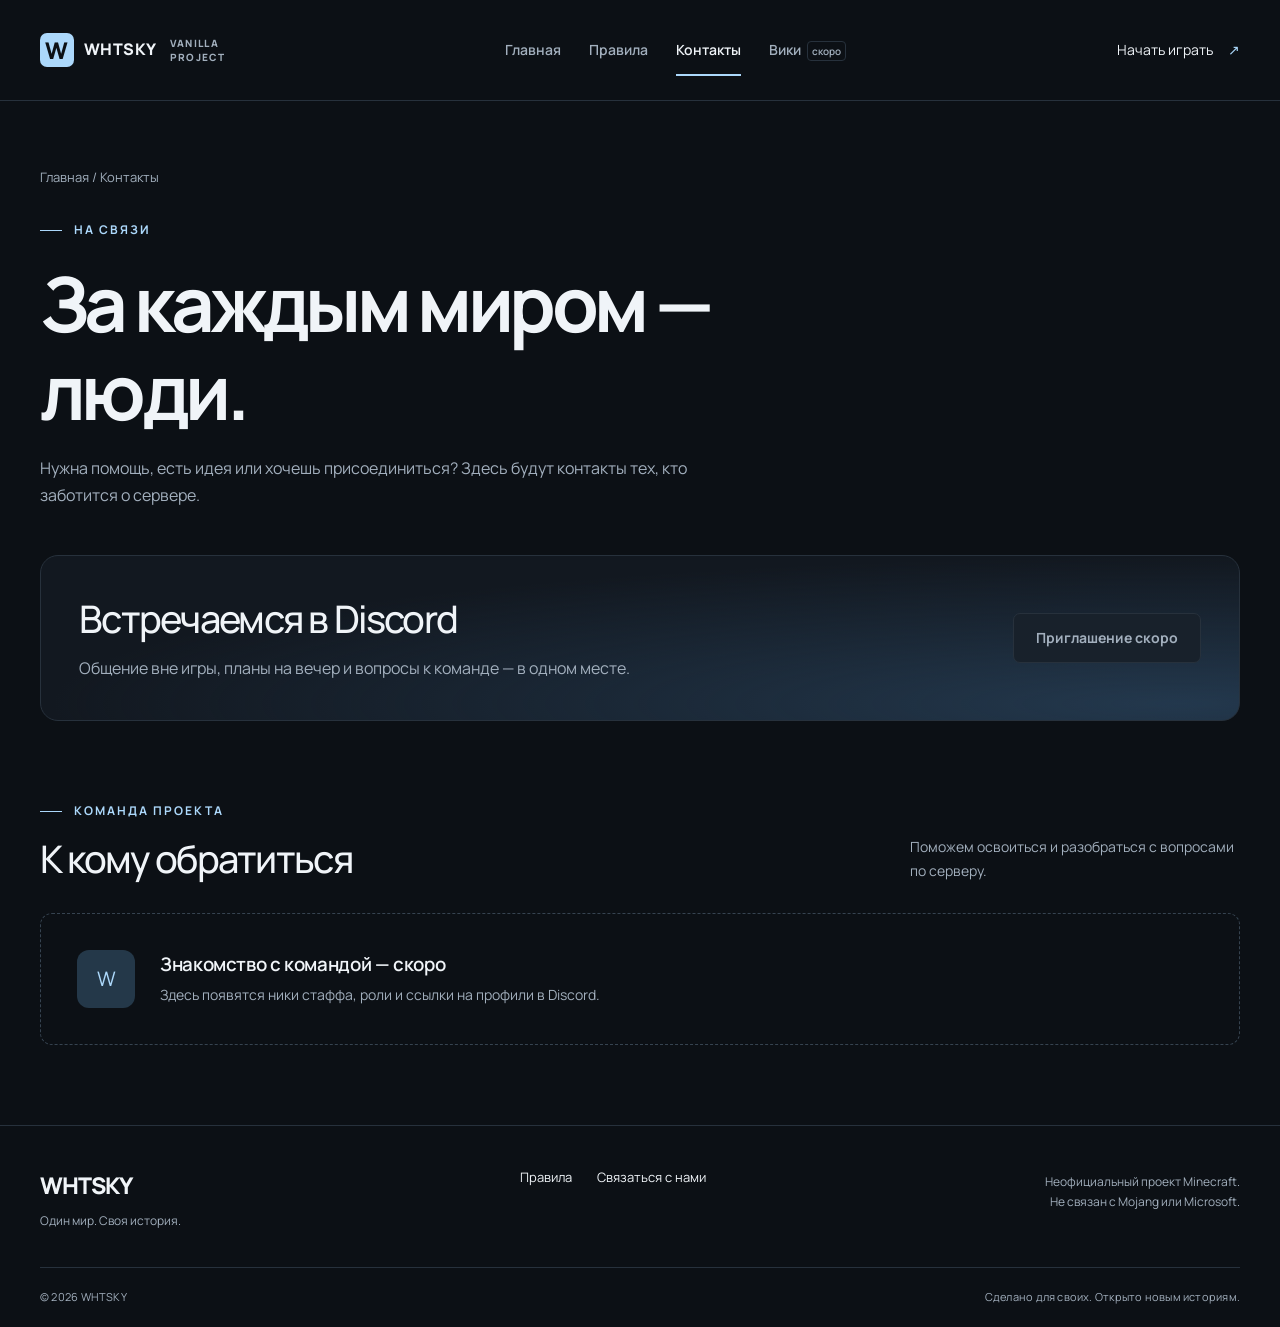
==== contacts/index.html @ e58e7b96 "Add initial project files and structure for WHTSKY Vanilla Project - Create README.md with project d" ====
<!doctype html><html lang="ru"><head><meta charset="UTF-8"><meta name="viewport" content="width=device-width, initial-scale=1"><title>Контакты — WHTSKY</title><meta name="description" content="Команда WHTSKY и Discord сообщества. Вопросы о доступе к серверу, помощь и предложения."><meta name="theme-color" content="#0c1015"><link rel="icon" href="../assets/favicon.svg" type="image/svg+xml"><link rel="stylesheet" href="../assets/style.css"><script src="../assets/config.js" defer></script><script src="../assets/site.js" defer></script></head>
<body data-page="contacts" data-root="../" data-title="Контакты"><a class="skip-link" href="#main">К содержимому</a><header data-header></header><main id="main" class="container"><div class="page-intro"><div class="page-index"><a href="../">Главная</a> / Контакты</div><span class="eyebrow">На связи</span><h1>За каждым миром —<br>люди.</h1><p>Нужна помощь, есть идея или хочешь присоединиться? Здесь будут контакты тех, кто заботится о сервере.</p></div><section class="contact-banner" aria-labelledby="discord-title"><div><h2 id="discord-title">Встречаемся в Discord</h2><p>Общение вне игры, планы на вечер и вопросы к команде — в одном месте.</p></div><span class="button unavailable" data-discord>Приглашение скоро</span></section><section class="section" aria-labelledby="staff-title"><div class="section-top"><div><span class="eyebrow">Команда проекта</span><h2 id="staff-title">К кому обратиться</h2></div><p class="section-note">Поможем освоиться и разобраться с вопросами по серверу.</p></div><div class="staff-grid" data-staff><div class="empty-staff"><span class="staff-avatar" aria-hidden="true">W</span><div><h3>Знакомство с командой — скоро</h3><p>Здесь появятся ники стаффа, роли и ссылки на профили в Discord.</p></div></div></div></section></main><footer data-footer></footer><noscript><a href="../">На главную</a> · Для загрузки контактов включите JavaScript.</noscript></body></html>
---- assets/style.css ----
@import url('https://fonts.googleapis.com/css2?family=Manrope:wght@400;500;600;700;800&display=swap');

:root{color-scheme:dark;--bg:#0c1015;--surface:#121820;--line:#27313c;--muted:#a2afbd;--text:#f0f4f8;--accent:#acd8fb;--radius:18px;font-family:Manrope,Arial,sans-serif;font-synthesis:none}
*{box-sizing:border-box}html{scroll-behavior:smooth;scroll-padding-top:30px}body{margin:0;background:var(--bg);color:var(--text);font-size:16px;line-height:1.7}a{color:inherit;text-decoration:none}button{font:inherit}a,button{-webkit-tap-highlight-color:transparent}a:focus-visible,button:focus-visible,summary:focus-visible{outline:3px solid var(--accent);outline-offset:5px}::selection{background:var(--accent);color:var(--bg)}.container{width:min(1200px,calc(100% - 64px));margin:auto}.skip-link{position:fixed;z-index:10;top:-80px;left:20px;padding:12px 20px;background:var(--accent);color:var(--bg)}.skip-link:focus{top:12px}header{border-bottom:1px solid var(--line)}.header-inner{min-height:100px;display:flex;align-items:center;gap:40px}.brand{display:flex;align-items:center;gap:10px;font-weight:800;letter-spacing:.03em}.brand-mark{display:grid;place-items:center;width:34px;height:34px;background:var(--accent);color:var(--bg);font-size:23px;border-radius:7px;line-height:1}.brand-caption{max-width:64px;font-size:10px;line-height:1.4;letter-spacing:.13em;color:var(--muted);margin-left:3px}.header-inner nav{display:flex;align-items:center;gap:28px;margin:auto;font-size:14px;font-weight:600}.header-inner nav a{color:var(--muted);padding:12px 0;white-space:nowrap}.header-inner nav a:hover,.header-inner nav a[aria-current]{color:var(--text)}.header-inner nav a[aria-current]{box-shadow:0 2px var(--accent)}.nav-tag{font-size:10px;border:1px solid var(--line);border-radius:4px;margin-left:6px;padding:2px 4px;color:var(--muted)}.header-join{font-size:14px;white-space:nowrap}.header-join span{margin-left:12px;color:var(--accent)}.eyebrow{text-transform:uppercase;letter-spacing:.17em;font-size:12px;font-weight:700;color:var(--accent);display:flex;align-items:center;gap:12px}.eyebrow:before{content:'';width:22px;height:1px;background:currentColor}.hero{padding:75px 0 0;position:relative;overflow:hidden}.hero-top{display:flex;justify-content:space-between;align-items:center}.edition{font-size:12px;color:var(--muted);letter-spacing:.1em}.hero-word{font-size:clamp(70px,15.3vw,198px);font-weight:800;line-height:1.08;letter-spacing:-.075em;margin:23px 0 26px;position:relative;z-index:1}.hero-word span{color:var(--accent)}.hero-body{display:grid;grid-template-columns:1.15fr 1fr;gap:65px;align-items:start;position:relative;z-index:1;padding-bottom:65px}.hero h1{font-size:clamp(30px,3.4vw,44px);letter-spacing:-.045em;line-height:1.22;margin:0;font-weight:500}.hero h1 em{font-style:normal;color:var(--muted)}.hero-description{margin:0 0 24px;max-width:450px;color:var(--muted)}.actions{display:flex;gap:12px;flex-wrap:wrap}.button{display:inline-flex;justify-content:center;align-items:center;gap:22px;min-height:50px;padding:12px 22px;border:1px solid var(--line);border-radius:7px;font-size:14px;font-weight:700;background:transparent;color:var(--text);cursor:pointer;transition:background .2s,transform .2s}.button:hover{background:#202c38;transform:translateY(-2px)}.button.primary{background:var(--accent);color:#101820;border-color:var(--accent)}.button.primary:hover{background:#cae7ff}.button:disabled,.button.unavailable{color:var(--muted);background:#18212b;border-color:var(--line);cursor:default;transform:none}.horizon{height:180px;position:relative;border:1px solid #344758;border-radius:var(--radius);overflow:hidden;background:radial-gradient(ellipse at 50% 110%,#709dbb 0, #253e50 30%,#121e29 68%);isolation:isolate}.horizon:before{content:'';position:absolute;width:140%;height:380px;left:-20%;top:30px;background-image:linear-gradient(#91b6cd30 1px,transparent 1px),linear-gradient(90deg,#91b6cd30 1px,transparent 1px);background-size:55px 55px;transform:perspective(220px) rotateX(53deg);mask-image:linear-gradient(transparent,#000);z-index:-1}.horizon:after{content:'+';position:absolute;left:calc(50% - 12px);top:43px;color:#d5edff;font-size:32px;font-weight:400;text-shadow:0 0 30px #c2e7ff}.horizon-caption{position:absolute;left:25px;bottom:21px;font-size:12px;letter-spacing:.1em;color:#d1e2ed}.horizon-coordinate{position:absolute;right:25px;bottom:21px;font-size:12px;color:#aac0d0}.section{padding:80px 0}.section-top{display:flex;justify-content:space-between;align-items:end;gap:30px;margin-bottom:30px}h2{font-size:clamp(28px,3vw,38px);font-weight:500;letter-spacing:-.045em;line-height:1.3;margin:12px 0 0}h3{line-height:1.4;font-weight:600;letter-spacing:-.02em}.section-note{max-width:330px;color:var(--muted);font-size:14px;margin:0}.values{display:grid;grid-template-columns:repeat(3,1fr);border-top:1px solid var(--line);border-bottom:1px solid var(--line)}.value{padding:32px 28px 32px 0}.value+.value{padding-left:28px;border-left:1px solid var(--line)}.value-number{font-size:12px;letter-spacing:.1em;color:var(--accent)}.value h3{font-size:21px;margin:23px 0 12px}.value p{font-size:14px;color:var(--muted);margin:0}.join{padding-top:0}.join-panel{display:grid;grid-template-columns:1fr 1fr;gap:60px;padding:44px;background:var(--surface);border:1px solid var(--line);border-radius:var(--radius)}.join-panel p{color:var(--muted);font-size:14px}.join-panel h2{margin-bottom:20px}.server-box{padding:25px;border:1px solid #40576a;background:#18232e;border-radius:10px;align-self:center}.server-label{font-size:12px;text-transform:uppercase;letter-spacing:.12em;color:var(--accent)}.server-address{display:block;font-size:22px;margin:12px 0 4px;overflow-wrap:anywhere;line-height:1.4}.server-version{font-size:13px;color:var(--muted);display:block;margin-bottom:22px}.copy-status{min-height:24px;font-size:13px;margin-bottom:0!important}.join-steps{padding-left:21px;color:var(--muted);font-size:14px}.join-steps li{padding-left:7px;margin:9px 0}.join-steps a{color:var(--text);text-decoration:underline;text-underline-offset:4px}.page-intro{padding:65px 0 45px}.page-intro h1{font-size:clamp(42px,7vw,76px);line-height:1.15;letter-spacing:-.06em;margin:20px 0}.page-intro p{color:var(--muted);max-width:650px;margin:0}.page-index{color:var(--muted);font-size:13px;margin-bottom:32px}.page-index a:hover{color:var(--accent)}.notice{padding:18px 22px;border-left:2px solid var(--accent);background:var(--surface);font-size:14px;color:var(--muted);margin:0 0 32px}.notice strong{color:var(--text)}.rules-layout{display:grid;grid-template-columns:220px 1fr;gap:65px;padding-bottom:80px}.rules-nav{align-self:start;position:sticky;top:30px;display:flex;flex-direction:column;gap:14px;font-size:14px;color:var(--muted)}.rules-nav a:hover{color:var(--accent)}.rule-section{padding:0 0 32px;margin-bottom:32px;border-bottom:1px solid var(--line)}.rule-section h2{font-size:26px;margin:0 0 24px}.rule-section h2 span{color:var(--accent);font-size:14px;margin-right:18px}.rule-section ol{padding-left:22px;color:var(--muted)}.rule-section li{padding-left:8px;margin:15px 0}.rule-section strong{color:var(--text);font-weight:600}.contact-banner{padding:38px;border:1px solid var(--line);border-radius:var(--radius);display:flex;align-items:center;justify-content:space-between;gap:30px;background:radial-gradient(ellipse at 95% 90%,#23384d,transparent 70%),var(--surface)}.contact-banner h2{margin:0 0 12px}.contact-banner p{color:var(--muted);margin:0;max-width:580px}.staff-grid{display:grid;grid-template-columns:repeat(3,1fr);gap:20px}.empty-staff{grid-column:1/-1;border:1px dashed #364350;border-radius:12px;padding:36px;display:flex;align-items:center;gap:25px;color:var(--muted)}.empty-staff h3{color:var(--text);margin:0 0 6px}.empty-staff p{margin:0;font-size:14px}.staff-avatar{width:58px;height:58px;display:grid;place-items:center;border-radius:12px;background:#243849;color:var(--accent);font-size:20px;flex-shrink:0}.staff-card{background:var(--surface);padding:28px;border:1px solid var(--line);border-radius:12px}.staff-card p{color:var(--muted)}.text-link{color:var(--accent);font-size:14px}.wiki-main{min-height:650px}.wiki-panel{max-width:800px;margin:0 auto 80px;padding:64px 30px;text-align:center;background:radial-gradient(ellipse at top,#1d3448,transparent 70%),var(--surface);border:1px solid var(--line);border-radius:var(--radius)}.wiki-symbol{display:grid;place-items:center;width:76px;height:76px;margin:0 auto 24px;background:#263f53;border:1px solid #496579;border-radius:18px;font-size:32px;color:var(--accent)}.pill{display:inline-block;border:1px solid #496579;border-radius:30px;padding:4px 13px;font-size:12px;color:var(--accent);letter-spacing:.08em}.wiki-panel h2{font-size:clamp(30px,5vw,48px);margin:20px 0}.wiki-panel p{color:var(--muted);max-width:470px;margin:0 auto 28px}.wiki-panel .button{margin:0 auto}footer{border-top:1px solid var(--line);padding:40px 0 20px}.footer-inner{display:flex;align-items:start;justify-content:space-between;gap:30px}.footer-brand{font-weight:800;font-size:23px;letter-spacing:-.04em}.footer-inner p{color:var(--muted);font-size:12px;margin:6px 0}.footer-links{display:flex;gap:25px;font-size:13px}.legal{text-align:right}.footer-bottom{border-top:1px solid var(--line);margin-top:30px;padding-top:20px;display:flex;justify-content:space-between;font-size:11px;letter-spacing:.02em;color:var(--muted)}
@media(min-width:1500px){.hero-word{font-size:198px}}@media(max-width:1000px){.header-inner{gap:20px}.brand-caption{display:none}.header-inner nav{gap:20px}.header-join{display:none}.hero-body{gap:35px}.join-panel{gap:30px;padding:30px}.rules-layout{gap:35px;grid-template-columns:180px 1fr}.hero-word{font-size:16vw}}
@media(max-width:650px){.container{width:calc(100% - 36px)}.header-inner{flex-wrap:wrap;gap:12px;padding-top:20px;padding-bottom:12px}.brand-caption{display:block}.header-inner nav{width:100%;justify-content:space-between;margin:0;gap:8px;font-size:13px}.nav-tag{display:none}.hero{padding-top:38px}.edition{font-size:10px}.eyebrow{font-size:10px}.hero-word{font-size:17vw;margin:25px 0}.hero-body{grid-template-columns:1fr;gap:24px;padding-bottom:32px}.hero h1{font-size:32px}.hero-description{font-size:14px}.horizon{height:140px}.horizon-coordinate{display:none}.section{padding:48px 0}.section-top{display:block}.section-note{margin-top:18px}.values{grid-template-columns:1fr}.value,.value+.value{padding:24px 0;border-left:0}.value+.value{border-top:1px solid var(--line)}.value h3{margin-top:10px}.join{padding-top:0}.join-panel{grid-template-columns:1fr;padding:24px;gap:20px}.server-box{padding:20px}.server-address{font-size:20px}.page-intro{padding:36px 0}.page-index{margin-bottom:24px}.rules-layout{grid-template-columns:1fr;gap:30px;padding-bottom:30px}.rules-nav{position:static;flex-direction:row;flex-wrap:wrap;gap:12px 20px}.rule-section h2{font-size:23px}.contact-banner{padding:25px;display:block}.contact-banner .button{margin-top:24px}.staff-grid{grid-template-columns:1fr}.empty-staff{padding:24px;align-items:start;gap:16px}.wiki-panel{padding:42px 24px;margin-bottom:48px}.wiki-main{min-height:0}.footer-inner{flex-wrap:wrap}.footer-links{width:100%}.legal{text-align:left}.footer-bottom{gap:15px;align-items:start}.footer-bottom span:last-child{max-width:170px;text-align:right}}
@media(prefers-reduced-motion:reduce){html{scroll-behavior:auto}*{transition:none!important}}
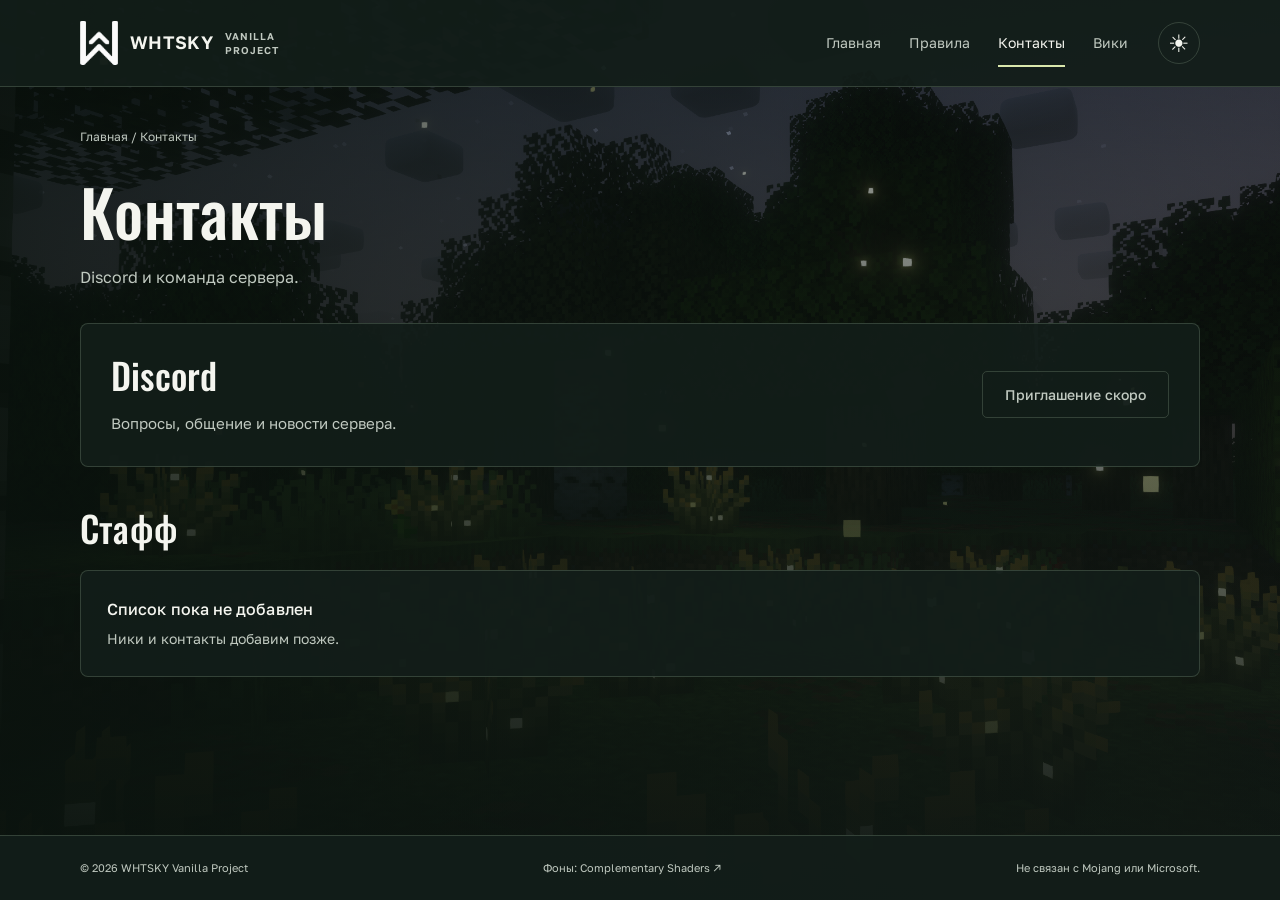
==== commit 606d762b: "Add night theme image and implement theme switching functionality - Added a new image for the night " ====
--- a/contacts/index.html
+++ b/contacts/index.html
@@ -1,2 +1,2 @@
-<!doctype html><html lang="ru"><head><meta charset="UTF-8"><meta name="viewport" content="width=device-width, initial-scale=1"><title>Контакты — WHTSKY</title><meta name="description" content="Команда WHTSKY и Discord сообщества. Вопросы о доступе к серверу, помощь и предложения."><meta name="theme-color" content="#0c1015"><link rel="icon" href="../assets/favicon.svg" type="image/svg+xml"><link rel="stylesheet" href="../assets/style.css"><script src="../assets/config.js" defer></script><script src="../assets/site.js" defer></script></head>
-<body data-page="contacts" data-root="../" data-title="Контакты"><a class="skip-link" href="#main">К содержимому</a><header data-header></header><main id="main" class="container"><div class="page-intro"><div class="page-index"><a href="../">Главная</a> / Контакты</div><span class="eyebrow">На связи</span><h1>За каждым миром —<br>люди.</h1><p>Нужна помощь, есть идея или хочешь присоединиться? Здесь будут контакты тех, кто заботится о сервере.</p></div><section class="contact-banner" aria-labelledby="discord-title"><div><h2 id="discord-title">Встречаемся в Discord</h2><p>Общение вне игры, планы на вечер и вопросы к команде — в одном месте.</p></div><span class="button unavailable" data-discord>Приглашение скоро</span></section><section class="section" aria-labelledby="staff-title"><div class="section-top"><div><span class="eyebrow">Команда проекта</span><h2 id="staff-title">К кому обратиться</h2></div><p class="section-note">Поможем освоиться и разобраться с вопросами по серверу.</p></div><div class="staff-grid" data-staff><div class="empty-staff"><span class="staff-avatar" aria-hidden="true">W</span><div><h3>Знакомство с командой — скоро</h3><p>Здесь появятся ники стаффа, роли и ссылки на профили в Discord.</p></div></div></div></section></main><footer data-footer></footer><noscript><a href="../">На главную</a> · Для загрузки контактов включите JavaScript.</noscript></body></html>
+<!doctype html><html lang="ru"><head><meta charset="UTF-8"><meta name="viewport" content="width=device-width, initial-scale=1"><title>Контакты — WHTSKY</title><meta name="description" content="Команда WHTSKY и Discord сообщества. Вопросы о доступе к серверу, помощь и предложения."><script src="../assets/theme.js"></script><meta name="theme-color" content="#0c1015"><link rel="icon" href="../assets/favicon.svg" type="image/svg+xml"><link rel="stylesheet" href="../assets/style.css"><script src="../assets/config.js" defer></script><script src="../assets/site.js" defer></script></head>
+<body data-page="contacts" data-root="../" data-title="Контакты"><a class="skip-link" href="#main">К содержимому</a><header data-header></header><main id="main" class="container"><div class="page-intro"><div class="page-index"><a href="../">Главная</a> / Контакты</div><span class="eyebrow">На связи</span><h1>Контакты</h1><p>Discord и команда сервера.</p></div><section class="contact-banner" aria-labelledby="discord-title"><div><h2 id="discord-title">Discord</h2><p>Вопросы, общение и новости сервера.</p></div><span class="button unavailable" data-discord>Приглашение скоро</span></section><section class="section" aria-labelledby="staff-title"><div class="section-top"><div><span class="eyebrow">Команда проекта</span><h2 id="staff-title">Стафф</h2></div><p class="section-note"></p></div><div class="staff-grid" data-staff><div class="empty-staff"><span class="staff-avatar" aria-hidden="true">W</span><div><h3>Список пока не добавлен</h3><p>Ники и контакты добавим позже.</p></div></div></div></section></main><footer data-footer></footer><noscript><a href="../">На главную</a> · Для загрузки контактов включите JavaScript.</noscript></body></html>
--- a/assets/style.css
+++ b/assets/style.css
@@ -1,7 +1,141 @@
-@import url('https://fonts.googleapis.com/css2?family=Manrope:wght@400;500;600;700;800&display=swap');
+@import url('https://fonts.googleapis.com/css2?family=Golos+Text:wght@400;500;600&family=Oswald:wght@400;500;600&display=swap');
 
-:root{color-scheme:dark;--bg:#0c1015;--surface:#121820;--line:#27313c;--muted:#a2afbd;--text:#f0f4f8;--accent:#acd8fb;--radius:18px;font-family:Manrope,Arial,sans-serif;font-synthesis:none}
-*{box-sizing:border-box}html{scroll-behavior:smooth;scroll-padding-top:30px}body{margin:0;background:var(--bg);color:var(--text);font-size:16px;line-height:1.7}a{color:inherit;text-decoration:none}button{font:inherit}a,button{-webkit-tap-highlight-color:transparent}a:focus-visible,button:focus-visible,summary:focus-visible{outline:3px solid var(--accent);outline-offset:5px}::selection{background:var(--accent);color:var(--bg)}.container{width:min(1200px,calc(100% - 64px));margin:auto}.skip-link{position:fixed;z-index:10;top:-80px;left:20px;padding:12px 20px;background:var(--accent);color:var(--bg)}.skip-link:focus{top:12px}header{border-bottom:1px solid var(--line)}.header-inner{min-height:100px;display:flex;align-items:center;gap:40px}.brand{display:flex;align-items:center;gap:10px;font-weight:800;letter-spacing:.03em}.brand-mark{display:grid;place-items:center;width:34px;height:34px;background:var(--accent);color:var(--bg);font-size:23px;border-radius:7px;line-height:1}.brand-caption{max-width:64px;font-size:10px;line-height:1.4;letter-spacing:.13em;color:var(--muted);margin-left:3px}.header-inner nav{display:flex;align-items:center;gap:28px;margin:auto;font-size:14px;font-weight:600}.header-inner nav a{color:var(--muted);padding:12px 0;white-space:nowrap}.header-inner nav a:hover,.header-inner nav a[aria-current]{color:var(--text)}.header-inner nav a[aria-current]{box-shadow:0 2px var(--accent)}.nav-tag{font-size:10px;border:1px solid var(--line);border-radius:4px;margin-left:6px;padding:2px 4px;color:var(--muted)}.header-join{font-size:14px;white-space:nowrap}.header-join span{margin-left:12px;color:var(--accent)}.eyebrow{text-transform:uppercase;letter-spacing:.17em;font-size:12px;font-weight:700;color:var(--accent);display:flex;align-items:center;gap:12px}.eyebrow:before{content:'';width:22px;height:1px;background:currentColor}.hero{padding:75px 0 0;position:relative;overflow:hidden}.hero-top{display:flex;justify-content:space-between;align-items:center}.edition{font-size:12px;color:var(--muted);letter-spacing:.1em}.hero-word{font-size:clamp(70px,15.3vw,198px);font-weight:800;line-height:1.08;letter-spacing:-.075em;margin:23px 0 26px;position:relative;z-index:1}.hero-word span{color:var(--accent)}.hero-body{display:grid;grid-template-columns:1.15fr 1fr;gap:65px;align-items:start;position:relative;z-index:1;padding-bottom:65px}.hero h1{font-size:clamp(30px,3.4vw,44px);letter-spacing:-.045em;line-height:1.22;margin:0;font-weight:500}.hero h1 em{font-style:normal;color:var(--muted)}.hero-description{margin:0 0 24px;max-width:450px;color:var(--muted)}.actions{display:flex;gap:12px;flex-wrap:wrap}.button{display:inline-flex;justify-content:center;align-items:center;gap:22px;min-height:50px;padding:12px 22px;border:1px solid var(--line);border-radius:7px;font-size:14px;font-weight:700;background:transparent;color:var(--text);cursor:pointer;transition:background .2s,transform .2s}.button:hover{background:#202c38;transform:translateY(-2px)}.button.primary{background:var(--accent);color:#101820;border-color:var(--accent)}.button.primary:hover{background:#cae7ff}.button:disabled,.button.unavailable{color:var(--muted);background:#18212b;border-color:var(--line);cursor:default;transform:none}.horizon{height:180px;position:relative;border:1px solid #344758;border-radius:var(--radius);overflow:hidden;background:radial-gradient(ellipse at 50% 110%,#709dbb 0, #253e50 30%,#121e29 68%);isolation:isolate}.horizon:before{content:'';position:absolute;width:140%;height:380px;left:-20%;top:30px;background-image:linear-gradient(#91b6cd30 1px,transparent 1px),linear-gradient(90deg,#91b6cd30 1px,transparent 1px);background-size:55px 55px;transform:perspective(220px) rotateX(53deg);mask-image:linear-gradient(transparent,#000);z-index:-1}.horizon:after{content:'+';position:absolute;left:calc(50% - 12px);top:43px;color:#d5edff;font-size:32px;font-weight:400;text-shadow:0 0 30px #c2e7ff}.horizon-caption{position:absolute;left:25px;bottom:21px;font-size:12px;letter-spacing:.1em;color:#d1e2ed}.horizon-coordinate{position:absolute;right:25px;bottom:21px;font-size:12px;color:#aac0d0}.section{padding:80px 0}.section-top{display:flex;justify-content:space-between;align-items:end;gap:30px;margin-bottom:30px}h2{font-size:clamp(28px,3vw,38px);font-weight:500;letter-spacing:-.045em;line-height:1.3;margin:12px 0 0}h3{line-height:1.4;font-weight:600;letter-spacing:-.02em}.section-note{max-width:330px;color:var(--muted);font-size:14px;margin:0}.values{display:grid;grid-template-columns:repeat(3,1fr);border-top:1px solid var(--line);border-bottom:1px solid var(--line)}.value{padding:32px 28px 32px 0}.value+.value{padding-left:28px;border-left:1px solid var(--line)}.value-number{font-size:12px;letter-spacing:.1em;color:var(--accent)}.value h3{font-size:21px;margin:23px 0 12px}.value p{font-size:14px;color:var(--muted);margin:0}.join{padding-top:0}.join-panel{display:grid;grid-template-columns:1fr 1fr;gap:60px;padding:44px;background:var(--surface);border:1px solid var(--line);border-radius:var(--radius)}.join-panel p{color:var(--muted);font-size:14px}.join-panel h2{margin-bottom:20px}.server-box{padding:25px;border:1px solid #40576a;background:#18232e;border-radius:10px;align-self:center}.server-label{font-size:12px;text-transform:uppercase;letter-spacing:.12em;color:var(--accent)}.server-address{display:block;font-size:22px;margin:12px 0 4px;overflow-wrap:anywhere;line-height:1.4}.server-version{font-size:13px;color:var(--muted);display:block;margin-bottom:22px}.copy-status{min-height:24px;font-size:13px;margin-bottom:0!important}.join-steps{padding-left:21px;color:var(--muted);font-size:14px}.join-steps li{padding-left:7px;margin:9px 0}.join-steps a{color:var(--text);text-decoration:underline;text-underline-offset:4px}.page-intro{padding:65px 0 45px}.page-intro h1{font-size:clamp(42px,7vw,76px);line-height:1.15;letter-spacing:-.06em;margin:20px 0}.page-intro p{color:var(--muted);max-width:650px;margin:0}.page-index{color:var(--muted);font-size:13px;margin-bottom:32px}.page-index a:hover{color:var(--accent)}.notice{padding:18px 22px;border-left:2px solid var(--accent);background:var(--surface);font-size:14px;color:var(--muted);margin:0 0 32px}.notice strong{color:var(--text)}.rules-layout{display:grid;grid-template-columns:220px 1fr;gap:65px;padding-bottom:80px}.rules-nav{align-self:start;position:sticky;top:30px;display:flex;flex-direction:column;gap:14px;font-size:14px;color:var(--muted)}.rules-nav a:hover{color:var(--accent)}.rule-section{padding:0 0 32px;margin-bottom:32px;border-bottom:1px solid var(--line)}.rule-section h2{font-size:26px;margin:0 0 24px}.rule-section h2 span{color:var(--accent);font-size:14px;margin-right:18px}.rule-section ol{padding-left:22px;color:var(--muted)}.rule-section li{padding-left:8px;margin:15px 0}.rule-section strong{color:var(--text);font-weight:600}.contact-banner{padding:38px;border:1px solid var(--line);border-radius:var(--radius);display:flex;align-items:center;justify-content:space-between;gap:30px;background:radial-gradient(ellipse at 95% 90%,#23384d,transparent 70%),var(--surface)}.contact-banner h2{margin:0 0 12px}.contact-banner p{color:var(--muted);margin:0;max-width:580px}.staff-grid{display:grid;grid-template-columns:repeat(3,1fr);gap:20px}.empty-staff{grid-column:1/-1;border:1px dashed #364350;border-radius:12px;padding:36px;display:flex;align-items:center;gap:25px;color:var(--muted)}.empty-staff h3{color:var(--text);margin:0 0 6px}.empty-staff p{margin:0;font-size:14px}.staff-avatar{width:58px;height:58px;display:grid;place-items:center;border-radius:12px;background:#243849;color:var(--accent);font-size:20px;flex-shrink:0}.staff-card{background:var(--surface);padding:28px;border:1px solid var(--line);border-radius:12px}.staff-card p{color:var(--muted)}.text-link{color:var(--accent);font-size:14px}.wiki-main{min-height:650px}.wiki-panel{max-width:800px;margin:0 auto 80px;padding:64px 30px;text-align:center;background:radial-gradient(ellipse at top,#1d3448,transparent 70%),var(--surface);border:1px solid var(--line);border-radius:var(--radius)}.wiki-symbol{display:grid;place-items:center;width:76px;height:76px;margin:0 auto 24px;background:#263f53;border:1px solid #496579;border-radius:18px;font-size:32px;color:var(--accent)}.pill{display:inline-block;border:1px solid #496579;border-radius:30px;padding:4px 13px;font-size:12px;color:var(--accent);letter-spacing:.08em}.wiki-panel h2{font-size:clamp(30px,5vw,48px);margin:20px 0}.wiki-panel p{color:var(--muted);max-width:470px;margin:0 auto 28px}.wiki-panel .button{margin:0 auto}footer{border-top:1px solid var(--line);padding:40px 0 20px}.footer-inner{display:flex;align-items:start;justify-content:space-between;gap:30px}.footer-brand{font-weight:800;font-size:23px;letter-spacing:-.04em}.footer-inner p{color:var(--muted);font-size:12px;margin:6px 0}.footer-links{display:flex;gap:25px;font-size:13px}.legal{text-align:right}.footer-bottom{border-top:1px solid var(--line);margin-top:30px;padding-top:20px;display:flex;justify-content:space-between;font-size:11px;letter-spacing:.02em;color:var(--muted)}
-@media(min-width:1500px){.hero-word{font-size:198px}}@media(max-width:1000px){.header-inner{gap:20px}.brand-caption{display:none}.header-inner nav{gap:20px}.header-join{display:none}.hero-body{gap:35px}.join-panel{gap:30px;padding:30px}.rules-layout{gap:35px;grid-template-columns:180px 1fr}.hero-word{font-size:16vw}}
-@media(max-width:650px){.container{width:calc(100% - 36px)}.header-inner{flex-wrap:wrap;gap:12px;padding-top:20px;padding-bottom:12px}.brand-caption{display:block}.header-inner nav{width:100%;justify-content:space-between;margin:0;gap:8px;font-size:13px}.nav-tag{display:none}.hero{padding-top:38px}.edition{font-size:10px}.eyebrow{font-size:10px}.hero-word{font-size:17vw;margin:25px 0}.hero-body{grid-template-columns:1fr;gap:24px;padding-bottom:32px}.hero h1{font-size:32px}.hero-description{font-size:14px}.horizon{height:140px}.horizon-coordinate{display:none}.section{padding:48px 0}.section-top{display:block}.section-note{margin-top:18px}.values{grid-template-columns:1fr}.value,.value+.value{padding:24px 0;border-left:0}.value+.value{border-top:1px solid var(--line)}.value h3{margin-top:10px}.join{padding-top:0}.join-panel{grid-template-columns:1fr;padding:24px;gap:20px}.server-box{padding:20px}.server-address{font-size:20px}.page-intro{padding:36px 0}.page-index{margin-bottom:24px}.rules-layout{grid-template-columns:1fr;gap:30px;padding-bottom:30px}.rules-nav{position:static;flex-direction:row;flex-wrap:wrap;gap:12px 20px}.rule-section h2{font-size:23px}.contact-banner{padding:25px;display:block}.contact-banner .button{margin-top:24px}.staff-grid{grid-template-columns:1fr}.empty-staff{padding:24px;align-items:start;gap:16px}.wiki-panel{padding:42px 24px;margin-bottom:48px}.wiki-main{min-height:0}.footer-inner{flex-wrap:wrap}.footer-links{width:100%}.legal{text-align:left}.footer-bottom{gap:15px;align-items:start}.footer-bottom span:last-child{max-width:170px;text-align:right}}
-@media(prefers-reduced-motion:reduce){html{scroll-behavior:auto}*{transition:none!important}}
+:root {
+  color-scheme: dark;
+  --bg: #111815;
+  --surface: #131e19ed;
+  --text: #f4f5ef;
+  --muted: #c0c9c0;
+  --line: #788c7855;
+  --accent: #d9e7ac;
+  --button-text: #1c2516;
+  --veil: linear-gradient(90deg, #08110cba, #08110c30), linear-gradient(0deg, #111815 0%, #11181515 90%);
+  --scene: url('images/night.png');
+  font: 16px/1.65 'Golos Text', Arial, sans-serif;
+}
+:root[data-theme='light'] {
+  color-scheme: light;
+  --bg: #edf1ea;
+  --surface: #f7f9f2ee;
+  --text: #19271d;
+  --muted: #465446;
+  --line: #60755b55;
+  --accent: #344e31;
+  --button-text: #fff;
+  --veil: linear-gradient(90deg, #f3f5e9dd, #f3f5e940), linear-gradient(0deg, #edf1ea 0%, #edf1ea10 90%);
+  --scene: url('images/day.jpg');
+}
+* { box-sizing: border-box; }
+html { scroll-behavior: smooth; scroll-padding-top: 30px; }
+body { margin: 0; color: var(--text); background: var(--bg); min-height: 100vh; display: flex; flex-direction: column; }
+body::before { content: ''; position: fixed; inset: 0; z-index: -1; background-image: var(--veil), var(--scene); background-size: cover; background-position: center; pointer-events: none; }
+main { flex: 1; }
+a { color: inherit; text-decoration: none; }
+a:hover { color: var(--accent); }
+button { font: inherit; }
+a:focus-visible, button:focus-visible { outline: 3px solid var(--accent); outline-offset: 5px; }
+::selection { background: var(--accent); color: var(--button-text); }
+.container { width: min(1120px, calc(100% - 64px)); margin-inline: auto; }
+.skip-link { position: fixed; top: -90px; left: 15px; z-index: 9; background: var(--surface); padding: 10px 20px; }
+.skip-link:focus { top: 10px; }
+header { background: var(--surface); border-bottom: 1px solid var(--line); }
+.header-inner { min-height: 86px; display: flex; align-items: center; gap: 30px; }
+.brand { display: flex; align-items: center; gap: 12px; font-size: 18px; font-weight: 600; letter-spacing: .02em; }
+.brand-mark { width: 38px; height: 44px; position: relative; overflow: hidden; }
+.brand-mark img { position: absolute; width: 62px; height: 62px; max-width: none; left: -12px; top: -9px; object-fit: contain; }
+.logo-light { display: none; }
+[data-theme='light'] .logo-light { display: block; }
+[data-theme='light'] .logo-dark { display: none; }
+.brand-caption { font-size: 10px; line-height: 1.4; letter-spacing: .1em; width: 65px; color: var(--muted); }
+nav { display: flex; gap: 28px; }
+.header-inner nav { margin-left: auto; font-size: 14px; }
+.header-inner nav a { padding: 10px 0; color: var(--muted); }
+.header-inner nav a[aria-current] { color: var(--text); box-shadow: 0 2px var(--accent); }
+.nav-tag { display: none; }
+.theme-toggle { width: 42px; height: 42px; flex-shrink: 0; color: var(--text); border: 1px solid var(--line); background: transparent; border-radius: 50%; cursor: pointer; font-size: 24px; line-height: 1; }
+.theme-toggle:hover { background: var(--bg); }
+h1, h2, h3 { font-family: 'Oswald', 'Arial Narrow', sans-serif; font-weight: 500; line-height: 1.15; letter-spacing: .005em; text-wrap: balance; margin: 0; }
+h1 { font-size: clamp(42px, 6vw, 64px); }
+h2 { font-size: clamp(28px, 3vw, 36px); }
+h3 { font-size: 24px; }
+p { margin: 16px 0; text-wrap: pretty; }
+em { font-style: italic; }
+s, del { text-decoration-thickness: .08em; text-decoration-color: var(--muted); }
+.eyebrow { display: block; font-size: 13px; letter-spacing: .06em; color: var(--muted); margin-bottom: 18px; }
+.hero { padding-block: 110px 100px; }
+.hero h1 { font-size: clamp(65px, 9vw, 108px); line-height: 1.05; letter-spacing: -.025em; }
+.hero h1 span { display: block; font-size: .46em; font-weight: 400; letter-spacing: .025em; margin-top: 12px; }
+.hero-description { max-width: 440px; color: var(--muted); margin: 30px 0; }
+.actions { display: flex; flex-wrap: wrap; gap: 12px; }
+.button { display: inline-flex; justify-content: center; align-items: center; min-height: 46px; padding: 11px 22px; gap: 18px; border: 1px solid var(--line); background: var(--surface); border-radius: 5px; color: var(--text); font-size: 14px; font-weight: 500; cursor: pointer; }
+.button.primary { background: var(--accent); color: var(--button-text); border-color: var(--accent); }
+.button:hover { filter: brightness(1.12); }
+.button:disabled, .button.unavailable { color: var(--muted); background: transparent; border-color: var(--line); cursor: default; filter: none; }
+.join { padding-bottom: 64px; }
+.join-panel { display: grid; grid-template-columns: 1fr 1fr; gap: 55px; padding: 34px; background: var(--surface); border: 1px solid var(--line); border-radius: 8px; }
+.join-panel p { color: var(--muted); font-size: 14px; max-width: 300px; }
+.server-box { border-left: 1px solid var(--line); padding-left: 35px; }
+.server-label { font-size: 12px; color: var(--muted); }
+.server-address { display: block; font-size: 24px; font-weight: 500; overflow-wrap: anywhere; }
+.server-version { display: block; color: var(--muted); font-size: 13px; margin: 5px 0 18px; }
+.copy-status { margin: 10px 0 0; }
+.copy-status:empty { display: none; }
+.text-link { font-size: 14px; text-decoration: underline; text-underline-offset: 4px; }
+.page-intro { padding: 40px 0 32px; }
+.page-index { font-size: 12px; color: var(--muted); margin-bottom: 28px; }
+.page-intro .eyebrow { display: none; }
+.page-intro p { color: var(--muted); margin-bottom: 0; }
+.notice { padding: 16px 20px; background: var(--surface); border-left: 2px solid var(--accent); color: var(--muted); font-size: 14px; margin-bottom: 30px; }
+.notice strong { color: var(--text); }
+.rules-layout { display: grid; grid-template-columns: 180px 1fr; gap: 35px; padding-bottom: 45px; }
+.rules-nav { flex-direction: column; gap: 14px; font-size: 14px; align-self: start; position: sticky; top: 30px; padding: 20px 0; }
+.rules-layout > div { background: var(--surface); border: 1px solid var(--line); border-radius: 8px; padding: 30px; }
+.rule-section { border-bottom: 1px solid var(--line); padding-bottom: 22px; margin-bottom: 28px; }
+.rule-section:last-child { border: 0; margin: 0; padding: 0; }
+.rule-section h2 { font-size: 27px; }
+.rule-section h2 span { font: 13px 'Golos Text',sans-serif; color: var(--muted); margin-right: 13px; }
+.rule-section ol { padding-left: 20px; color: var(--muted); font-size: 15px; }
+.rule-section li { padding-left: 6px; margin: 13px 0; }
+.rule-section strong { color: var(--text); font-weight: 500; }
+.contact-banner { display: flex; align-items: center; justify-content: space-between; gap: 25px; padding: 30px; background: var(--surface); border: 1px solid var(--line); border-radius: 8px; }
+.contact-banner p { color: var(--muted); margin-bottom: 0; font-size: 15px; }
+.section { padding: 40px 0 64px; }
+.section-top { margin-bottom: 22px; }
+.section-top .eyebrow, .section-note { display: none; }
+.staff-grid { display: grid; grid-template-columns: repeat(3, 1fr); gap: 20px; }
+.empty-staff { grid-column: 1/-1; padding: 26px; background: var(--surface); border: 1px solid var(--line); border-radius: 8px; }
+.empty-staff .staff-avatar { display: none; }
+.empty-staff h3 { font: 500 16px/1.5 'Golos Text',sans-serif; }
+.empty-staff p { margin: 6px 0 0; color: var(--muted); font-size: 14px; }
+.staff-card { background: var(--surface); padding: 24px; border: 1px solid var(--line); border-radius: 8px; }
+.staff-avatar { display: block; color: var(--accent); margin-bottom: 14px; }
+.staff-card p { color: var(--muted); }
+.wiki-main { min-height: 620px; }
+.wiki-panel { background: var(--surface); border: 1px solid var(--line); border-radius: 8px; max-width: 680px; padding: 38px; margin-bottom: 65px; }
+.wiki-symbol { display: none; }
+.pill { display: inline-block; color: var(--muted); font-size: 12px; letter-spacing: .1em; margin-bottom: 18px; }
+.wiki-panel p { color: var(--muted); margin: 20px 0 28px; }
+footer { padding: 23px 0; border-top: 1px solid var(--line); background: var(--surface); }
+.footer-inner { display: flex; flex-wrap: wrap; align-items: center; justify-content: space-between; gap: 15px; font-size: 11px; color: var(--muted); }
+@media (max-width: 760px) {
+  .container { width: calc(100% - 36px); }
+  .header-inner { flex-wrap: wrap; padding-block: 14px; gap: 10px; }
+  .brand { font-size: 16px; }
+  .header-inner nav { order: 3; width: 100%; justify-content: space-between; gap: 12px; font-size: 13px; }
+  .theme-toggle { margin-left: auto; }
+  .hero { padding-block: 65px; }
+  .hero h1 { font-size: clamp(60px, 13vw, 90px); }
+  .hero-description { font-size: 15px; max-width: 330px; }
+  .join-panel { grid-template-columns: 1fr; gap: 26px; padding: 24px; }
+  .server-box { border-left: 0; border-top: 1px solid var(--line); padding: 22px 0 0; }
+  .rules-layout { grid-template-columns: 1fr; gap: 20px; }
+  .rules-nav { position: static; flex-direction: row; flex-wrap: wrap; gap: 12px 18px; padding: 0; }
+  .rules-layout > div { padding: 23px; }
+  .contact-banner { display: block; padding: 24px; }
+  .contact-banner .button { margin-top: 24px; }
+  .staff-grid { grid-template-columns: 1fr; }
+  .wiki-panel { padding: 26px; }
+  .wiki-main { min-height: 0; }
+  .footer-inner { flex-direction: column; align-items: start; gap: 8px; }
+}
+@media (prefers-reduced-motion: reduce) { html { scroll-behavior: auto; } }
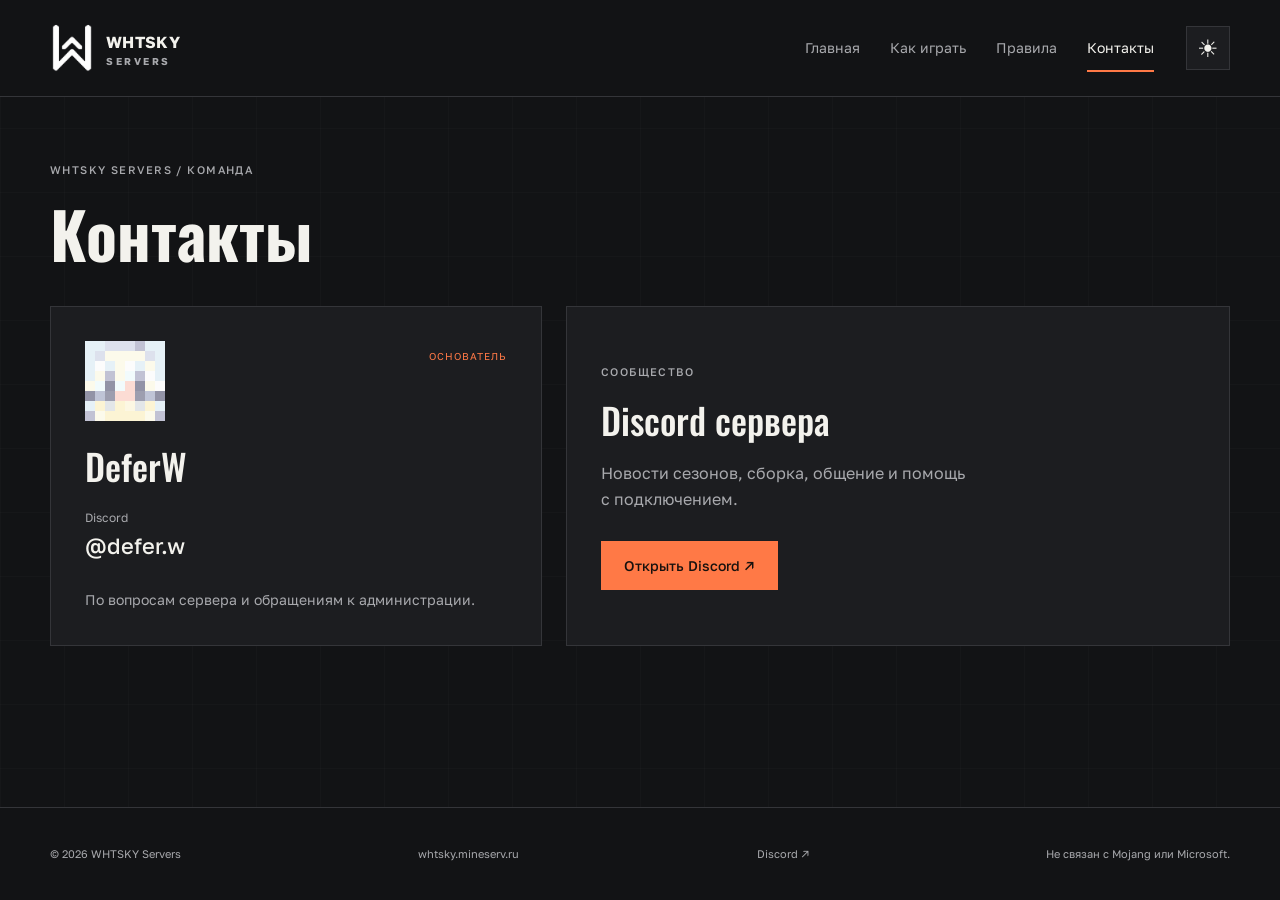
==== commit b655bbd9: "Refactor rules and how-to-play sections for WHTSKY Servers Season 2 - Updated index.html for rules w" ====
--- a/contacts/index.html
+++ b/contacts/index.html
@@ -1,2 +1,14 @@
-<!doctype html><html lang="ru"><head><meta charset="UTF-8"><meta name="viewport" content="width=device-width, initial-scale=1"><title>Контакты — WHTSKY</title><meta name="description" content="Команда WHTSKY и Discord сообщества. Вопросы о доступе к серверу, помощь и предложения."><script src="../assets/theme.js"></script><meta name="theme-color" content="#0c1015"><link rel="icon" href="../assets/favicon.svg" type="image/svg+xml"><link rel="stylesheet" href="../assets/style.css"><script src="../assets/config.js" defer></script><script src="../assets/site.js" defer></script></head>
-<body data-page="contacts" data-root="../" data-title="Контакты"><a class="skip-link" href="#main">К содержимому</a><header data-header></header><main id="main" class="container"><div class="page-intro"><div class="page-index"><a href="../">Главная</a> / Контакты</div><span class="eyebrow">На связи</span><h1>Контакты</h1><p>Discord и команда сервера.</p></div><section class="contact-banner" aria-labelledby="discord-title"><div><h2 id="discord-title">Discord</h2><p>Вопросы, общение и новости сервера.</p></div><span class="button unavailable" data-discord>Приглашение скоро</span></section><section class="section" aria-labelledby="staff-title"><div class="section-top"><div><span class="eyebrow">Команда проекта</span><h2 id="staff-title">Стафф</h2></div><p class="section-note"></p></div><div class="staff-grid" data-staff><div class="empty-staff"><span class="staff-avatar" aria-hidden="true">W</span><div><h3>Список пока не добавлен</h3><p>Ники и контакты добавим позже.</p></div></div></div></section></main><footer data-footer></footer><noscript><a href="../">На главную</a> · Для загрузки контактов включите JavaScript.</noscript></body></html>
+<!doctype html>
+<html lang="ru"><head>
+<meta charset="UTF-8"><meta name="viewport" content="width=device-width, initial-scale=1">
+<title>Контакты — WHTSKY Servers</title><meta name="description" content="WHTSKY Servers. Сезон 2: Minecraft 1.21.1, NeoForge и большая сборка модов.">
+<script src="../assets/theme.js"></script><meta name="theme-color" content="#121315">
+<link rel="icon" href="../assets/favicon.svg" type="image/svg+xml"><link rel="stylesheet" href="../assets/style.css">
+<script src="../assets/config.js" defer></script><script src="../assets/site.js" defer></script>
+</head><body data-page="contacts" data-root="../" data-title="Контакты">
+<a class="skip-link" href="#main">К содержимому</a><header data-header></header>
+<main id="main" class="container"><div class="page-intro"><span class="eyebrow">WHTSKY SERVERS / КОМАНДА</span><h1>Контакты</h1></div>
+<div class="contact-grid"><article class="staff-card"><div class="staff-top"><div class="skin-head" role="img" aria-label="Голова игрового скина DeferW"><span class="skin-face"></span><span class="skin-hat"></span></div><span class="role-label">ОСНОВАТЕЛЬ</span></div><h2>DeferW</h2><p class="contact-label">Discord</p><strong class="discord-handle">@defer.w</strong><p class="contact-note">По вопросам сервера и обращениям к администрации.</p></article>
+<section class="discord-card"><span class="eyebrow">СООБЩЕСТВО</span><h2>Discord сервера</h2><p>Новости сезонов, сборка, общение и помощь с подключением.</p><a class="button primary" href="https://discord.gg/YwaqcRJRg9" data-discord target="_blank" rel="noopener noreferrer">Открыть Discord ↗</a></section></div></main><footer data-footer></footer>
+<noscript><nav class="container" aria-label="Навигация без JavaScript"><a href="../">Главная</a> · <a href="../how-to-play/">Как играть</a> · <a href="../rules/">Правила</a> · <a href="../contacts/">Контакты</a></nav></noscript>
+</body></html>
--- a/assets/style.css
+++ b/assets/style.css
@@ -1,141 +1,103 @@
-@import url('https://fonts.googleapis.com/css2?family=Golos+Text:wght@400;500;600&family=Oswald:wght@400;500;600&display=swap');
-
-:root {
-  color-scheme: dark;
-  --bg: #111815;
-  --surface: #131e19ed;
-  --text: #f4f5ef;
-  --muted: #c0c9c0;
-  --line: #788c7855;
-  --accent: #d9e7ac;
-  --button-text: #1c2516;
-  --veil: linear-gradient(90deg, #08110cba, #08110c30), linear-gradient(0deg, #111815 0%, #11181515 90%);
-  --scene: url('images/night.png');
-  font: 16px/1.65 'Golos Text', Arial, sans-serif;
+@import url('https://fonts.googleapis.com/css2?family=Golos+Text:wght@400;500;600;700&family=Oswald:wght@400;500;600;700&display=swap');
+:root { color-scheme:dark; --bg:#121315; --panel:#1c1d20; --text:#f3f2ed; --muted:#a8a9ad; --line:#343539; --accent:#ff7946; --on-accent:#17110e; --grid:#ffffff04; font:16px/1.65 'Golos Text',Arial,sans-serif; }
+:root[data-theme='light'] { color-scheme:light; --bg:#f2f2ee; --panel:#fff; --text:#202124; --muted:#606168; --line:#d3d3ce; --accent:#b93b13; --on-accent:#fff; --grid:#00000004; }
+* { box-sizing:border-box; }
+html { scroll-behavior:smooth; }
+body { margin:0; min-height:100vh; min-height:100svh; display:flex; flex-direction:column; background:var(--bg); color:var(--text); background-image:linear-gradient(var(--grid) 1px,transparent 1px),linear-gradient(90deg,var(--grid) 1px,transparent 1px); background-size:64px 64px; }
+main { flex:1; min-width:0; }
+a { color:inherit; text-decoration:none; }
+a:hover { color:var(--accent); }
+button { font:inherit; }
+a:focus-visible,button:focus-visible { outline:3px solid var(--accent); outline-offset:5px; }
+::selection { background:var(--accent); color:var(--on-accent); }
+.container { width:min(1180px,calc(100% - 64px)); margin-inline:auto; }
+.skip-link { position:fixed; top:-100px; left:16px; z-index:10; background:var(--panel); padding:12px 20px; }
+.skip-link:focus { top:12px; }
+header { border-bottom:1px solid var(--line); background:var(--bg); }
+.header-inner { min-height:96px; display:flex; align-items:center; gap:32px; }
+.brand { display:flex; align-items:center; gap:12px; font-weight:700; letter-spacing:.02em; white-space:nowrap; }
+.brand small { display:block; font-size:10px; letter-spacing:.25em; color:var(--muted); line-height:1.2; }
+.brand-mark { width:44px; height:48px; position:relative; flex-shrink:0; }
+.brand-mark img { position:absolute; width:62px; height:62px; left:-9px; top:-7px; filter:brightness(0) invert(1); }
+[data-theme='light'] .brand-mark img { filter:brightness(0); }
+.header-inner nav { margin-left:auto; display:flex; gap:30px; font-size:14px; }
+.header-inner nav a { display:flex; align-items:center; min-height:44px; color:var(--muted); }
+.header-inner nav a[aria-current] { color:var(--text); box-shadow:0 2px var(--accent); }
+.theme-toggle { width:44px; height:44px; flex-shrink:0; border:1px solid var(--line); background:var(--panel); color:var(--text); font-size:24px; cursor:pointer; }
+h1,h2,p { margin:0; }
+h1,h2 { font-family:'Oswald','Arial Narrow',sans-serif; line-height:1.08; text-wrap:balance; }
+h2 { font-size:36px; font-weight:500; }
+p { text-wrap:pretty; }
+.eyebrow { display:block; font-size:11px; letter-spacing:.13em; font-weight:500; color:var(--muted); }
+.hero { display:grid; grid-template-columns:1.35fr 1fr; gap:64px; align-items:center; padding:68px 0 56px; }
+.hero-copy .eyebrow { color:var(--accent); margin-bottom:24px; }
+.signal { display:inline-block; width:7px; height:7px; background:var(--accent); margin-right:9px; }
+.hero h1 { font-size:clamp(70px,8.2vw,112px); font-weight:600; letter-spacing:-.035em; line-height:1; }
+.hero h1 > span { display:block; color:var(--muted); }
+.title-period { color:var(--accent); }
+.hero-description { color:var(--muted); margin:28px 0; }
+.actions { display:flex; flex-wrap:wrap; gap:12px; }
+.button { display:inline-flex; justify-content:center; align-items:center; gap:28px; min-height:48px; padding:12px 22px; border:1px solid var(--line); font-size:14px; font-weight:500; cursor:pointer; color:var(--text); background:var(--panel); text-align:center; max-width:100%; }
+.button:hover { border-color:var(--accent); color:var(--accent); }
+.button.primary { background:var(--accent); border-color:var(--accent); color:var(--on-accent); }
+.button:disabled { opacity:.5; cursor:default; }
+.season-card { position:relative; overflow:hidden; border:1px solid var(--line); min-height:420px; padding:26px; background:var(--panel); }
+.season-card::before { content:''; position:absolute; width:340px; height:340px; border:1px solid var(--line); border-radius:50%; top:45px; right:-90px; box-shadow:0 0 0 35px var(--grid),0 0 0 70px var(--grid); pointer-events:none; }
+.card-top { display:flex; justify-content:space-between; font-size:10px; letter-spacing:.15em; color:var(--muted); }
+.season-number { position:relative; font:600 200px/.95 'Oswald',sans-serif; letter-spacing:-.06em; color:var(--accent); margin:22px 0; }
+.season-bottom { position:relative; border-top:1px solid var(--line); padding-top:20px; }
+.season-bottom h2 { font-size:27px; }
+.tags { display:flex; flex-wrap:wrap; gap:8px; margin-top:18px; }
+.tags span { font-size:10px; padding:5px 9px; border:1px solid var(--line); letter-spacing:.04em; }
+.tags b { font-weight:500; }
+.connection { display:flex; align-items:center; gap:30px; padding:26px 30px; border:1px solid var(--line); border-left:3px solid var(--accent); background:var(--panel); }
+.server-address { font-size:24px; font-weight:500; overflow-wrap:anywhere; }
+.connection-action { margin-left:auto; }
+.copy-status { font-size:12px; margin-top:8px; color:var(--muted); max-width:280px; overflow-wrap:anywhere; }
+.copy-status:empty { display:none; }
+.connection-meta { display:flex; flex-direction:column; border-left:1px solid var(--line); padding-left:28px; font-size:13px; color:var(--muted); }
+.season-explainer { padding:64px 0 80px; display:grid; grid-template-columns:1fr 1.3fr; gap:70px; }
+.season-explainer h2 { margin-top:16px; }
+.season-description p { color:var(--muted); margin-bottom:14px; font-size:15px; }
+.page-intro { padding:64px 0 38px; }
+.page-intro h1 { font-size:64px; margin-top:20px; }
+.empty-state { padding:40px; border:1px solid var(--line); border-left:3px solid var(--accent); background:var(--panel); margin-bottom:80px; max-width:760px; }
+.empty-label { font-size:11px; color:var(--accent); letter-spacing:.12em; }
+.empty-state h2 { margin:20px 0; }
+.empty-state p { color:var(--muted); margin-bottom:28px; }
+.contact-grid { display:grid; grid-template-columns:1fr 1.35fr; gap:24px; margin-bottom:80px; }
+.staff-card,.discord-card { border:1px solid var(--line); padding:34px; background:var(--panel); }
+.staff-top { display:flex; justify-content:space-between; align-items:start; gap:20px; margin-bottom:26px; }
+.role-label { font-size:10px; color:var(--accent); letter-spacing:.1em; padding-top:7px; }
+.skin-head { width:80px; height:80px; position:relative; background:#202020; flex-shrink:0; }
+.skin-head span { position:absolute; inset:0; background-image:url('images/deferw-skin.png'); background-size:640px 640px; image-rendering:pixelated; }
+.skin-face { background-position:-80px -80px; }
+.skin-hat { background-position:-400px -80px; }
+.contact-label { font-size:12px; color:var(--muted); margin-top:22px; }
+.discord-handle { font-size:22px; font-weight:500; }
+.contact-note { color:var(--muted); font-size:14px; margin-top:24px; }
+.discord-card { display:flex; flex-direction:column; align-items:start; justify-content:center; }
+.discord-card h2 { margin:20px 0; }
+.discord-card p { color:var(--muted); max-width:380px; margin-bottom:28px; }
+footer { border-top:1px solid var(--line); background:var(--bg); padding:24px 0; }
+.footer-inner { display:flex; justify-content:space-between; align-items:center; flex-wrap:wrap; gap:12px 24px; color:var(--muted); font-size:11px; }
+.footer-inner a { min-height:44px; display:flex; align-items:center; }
+@media(max-width:900px) {
+ .header-inner { gap:20px; }.header-inner nav { gap:20px; }
+ .hero { gap:30px; }.hero h1 { font-size:80px; }.season-card { padding:22px; min-height:380px; }.season-number { font-size:175px; }
+ .season-explainer { gap:30px; }.connection { gap:20px; }.server-address { font-size:21px; }
 }
-:root[data-theme='light'] {
-  color-scheme: light;
-  --bg: #edf1ea;
-  --surface: #f7f9f2ee;
-  --text: #19271d;
-  --muted: #465446;
-  --line: #60755b55;
-  --accent: #344e31;
-  --button-text: #fff;
-  --veil: linear-gradient(90deg, #f3f5e9dd, #f3f5e940), linear-gradient(0deg, #edf1ea 0%, #edf1ea10 90%);
-  --scene: url('images/day.jpg');
+@media(max-width:700px) {
+ .container { width:calc(100% - 36px); }.header-inner { flex-wrap:wrap; padding:16px 0 12px; gap:10px; }
+ .theme-toggle { margin-left:auto; }.header-inner nav { order:3; width:100%; display:grid; grid-template-columns:repeat(4,minmax(0,1fr)); gap:6px; font-size:12px; }.header-inner nav a { justify-content:center; text-align:center; }
+ .hero { grid-template-columns:1fr; padding:40px 0 30px; gap:32px; }.hero h1 { font-size:clamp(72px,18vw,110px); }.hero-description { margin:22px 0; }
+ .season-card { min-height:0; }.season-number { font-size:130px; margin:14px 0; }.season-bottom h2 { font-size:25px; }
+ .connection { flex-wrap:wrap; padding:22px; gap:18px; }.connection-action { margin-left:0; }.connection-meta { margin-left:auto; padding-left:18px; }.server-address { font-size:21px; }
+ .season-explainer { grid-template-columns:1fr; gap:24px; padding:40px 0 50px; }.season-description p { font-size:16px; }
+ .page-intro { padding:40px 0 28px; }.page-intro h1 { font-size:48px; }
+ .empty-state { padding:26px; margin-bottom:50px; }.empty-state h2 { font-size:30px; }
+ .contact-grid { grid-template-columns:1fr; margin-bottom:50px; }.staff-card,.discord-card { padding:26px; }
+ .footer-inner { gap:8px 20px; }.footer-inner span:last-child { flex-basis:100%; }
 }
-* { box-sizing: border-box; }
-html { scroll-behavior: smooth; scroll-padding-top: 30px; }
-body { margin: 0; color: var(--text); background: var(--bg); min-height: 100vh; display: flex; flex-direction: column; }
-body::before { content: ''; position: fixed; inset: 0; z-index: -1; background-image: var(--veil), var(--scene); background-size: cover; background-position: center; pointer-events: none; }
-main { flex: 1; }
-a { color: inherit; text-decoration: none; }
-a:hover { color: var(--accent); }
-button { font: inherit; }
-a:focus-visible, button:focus-visible { outline: 3px solid var(--accent); outline-offset: 5px; }
-::selection { background: var(--accent); color: var(--button-text); }
-.container { width: min(1120px, calc(100% - 64px)); margin-inline: auto; }
-.skip-link { position: fixed; top: -90px; left: 15px; z-index: 9; background: var(--surface); padding: 10px 20px; }
-.skip-link:focus { top: 10px; }
-header { background: var(--surface); border-bottom: 1px solid var(--line); }
-.header-inner { min-height: 86px; display: flex; align-items: center; gap: 30px; }
-.brand { display: flex; align-items: center; gap: 12px; font-size: 18px; font-weight: 600; letter-spacing: .02em; }
-.brand-mark { width: 38px; height: 44px; position: relative; overflow: hidden; }
-.brand-mark img { position: absolute; width: 62px; height: 62px; max-width: none; left: -12px; top: -9px; object-fit: contain; }
-.logo-light { display: none; }
-[data-theme='light'] .logo-light { display: block; }
-[data-theme='light'] .logo-dark { display: none; }
-.brand-caption { font-size: 10px; line-height: 1.4; letter-spacing: .1em; width: 65px; color: var(--muted); }
-nav { display: flex; gap: 28px; }
-.header-inner nav { margin-left: auto; font-size: 14px; }
-.header-inner nav a { padding: 10px 0; color: var(--muted); }
-.header-inner nav a[aria-current] { color: var(--text); box-shadow: 0 2px var(--accent); }
-.nav-tag { display: none; }
-.theme-toggle { width: 42px; height: 42px; flex-shrink: 0; color: var(--text); border: 1px solid var(--line); background: transparent; border-radius: 50%; cursor: pointer; font-size: 24px; line-height: 1; }
-.theme-toggle:hover { background: var(--bg); }
-h1, h2, h3 { font-family: 'Oswald', 'Arial Narrow', sans-serif; font-weight: 500; line-height: 1.15; letter-spacing: .005em; text-wrap: balance; margin: 0; }
-h1 { font-size: clamp(42px, 6vw, 64px); }
-h2 { font-size: clamp(28px, 3vw, 36px); }
-h3 { font-size: 24px; }
-p { margin: 16px 0; text-wrap: pretty; }
-em { font-style: italic; }
-s, del { text-decoration-thickness: .08em; text-decoration-color: var(--muted); }
-.eyebrow { display: block; font-size: 13px; letter-spacing: .06em; color: var(--muted); margin-bottom: 18px; }
-.hero { padding-block: 110px 100px; }
-.hero h1 { font-size: clamp(65px, 9vw, 108px); line-height: 1.05; letter-spacing: -.025em; }
-.hero h1 span { display: block; font-size: .46em; font-weight: 400; letter-spacing: .025em; margin-top: 12px; }
-.hero-description { max-width: 440px; color: var(--muted); margin: 30px 0; }
-.actions { display: flex; flex-wrap: wrap; gap: 12px; }
-.button { display: inline-flex; justify-content: center; align-items: center; min-height: 46px; padding: 11px 22px; gap: 18px; border: 1px solid var(--line); background: var(--surface); border-radius: 5px; color: var(--text); font-size: 14px; font-weight: 500; cursor: pointer; }
-.button.primary { background: var(--accent); color: var(--button-text); border-color: var(--accent); }
-.button:hover { filter: brightness(1.12); }
-.button:disabled, .button.unavailable { color: var(--muted); background: transparent; border-color: var(--line); cursor: default; filter: none; }
-.join { padding-bottom: 64px; }
-.join-panel { display: grid; grid-template-columns: 1fr 1fr; gap: 55px; padding: 34px; background: var(--surface); border: 1px solid var(--line); border-radius: 8px; }
-.join-panel p { color: var(--muted); font-size: 14px; max-width: 300px; }
-.server-box { border-left: 1px solid var(--line); padding-left: 35px; }
-.server-label { font-size: 12px; color: var(--muted); }
-.server-address { display: block; font-size: 24px; font-weight: 500; overflow-wrap: anywhere; }
-.server-version { display: block; color: var(--muted); font-size: 13px; margin: 5px 0 18px; }
-.copy-status { margin: 10px 0 0; }
-.copy-status:empty { display: none; }
-.text-link { font-size: 14px; text-decoration: underline; text-underline-offset: 4px; }
-.page-intro { padding: 40px 0 32px; }
-.page-index { font-size: 12px; color: var(--muted); margin-bottom: 28px; }
-.page-intro .eyebrow { display: none; }
-.page-intro p { color: var(--muted); margin-bottom: 0; }
-.notice { padding: 16px 20px; background: var(--surface); border-left: 2px solid var(--accent); color: var(--muted); font-size: 14px; margin-bottom: 30px; }
-.notice strong { color: var(--text); }
-.rules-layout { display: grid; grid-template-columns: 180px 1fr; gap: 35px; padding-bottom: 45px; }
-.rules-nav { flex-direction: column; gap: 14px; font-size: 14px; align-self: start; position: sticky; top: 30px; padding: 20px 0; }
-.rules-layout > div { background: var(--surface); border: 1px solid var(--line); border-radius: 8px; padding: 30px; }
-.rule-section { border-bottom: 1px solid var(--line); padding-bottom: 22px; margin-bottom: 28px; }
-.rule-section:last-child { border: 0; margin: 0; padding: 0; }
-.rule-section h2 { font-size: 27px; }
-.rule-section h2 span { font: 13px 'Golos Text',sans-serif; color: var(--muted); margin-right: 13px; }
-.rule-section ol { padding-left: 20px; color: var(--muted); font-size: 15px; }
-.rule-section li { padding-left: 6px; margin: 13px 0; }
-.rule-section strong { color: var(--text); font-weight: 500; }
-.contact-banner { display: flex; align-items: center; justify-content: space-between; gap: 25px; padding: 30px; background: var(--surface); border: 1px solid var(--line); border-radius: 8px; }
-.contact-banner p { color: var(--muted); margin-bottom: 0; font-size: 15px; }
-.section { padding: 40px 0 64px; }
-.section-top { margin-bottom: 22px; }
-.section-top .eyebrow, .section-note { display: none; }
-.staff-grid { display: grid; grid-template-columns: repeat(3, 1fr); gap: 20px; }
-.empty-staff { grid-column: 1/-1; padding: 26px; background: var(--surface); border: 1px solid var(--line); border-radius: 8px; }
-.empty-staff .staff-avatar { display: none; }
-.empty-staff h3 { font: 500 16px/1.5 'Golos Text',sans-serif; }
-.empty-staff p { margin: 6px 0 0; color: var(--muted); font-size: 14px; }
-.staff-card { background: var(--surface); padding: 24px; border: 1px solid var(--line); border-radius: 8px; }
-.staff-avatar { display: block; color: var(--accent); margin-bottom: 14px; }
-.staff-card p { color: var(--muted); }
-.wiki-main { min-height: 620px; }
-.wiki-panel { background: var(--surface); border: 1px solid var(--line); border-radius: 8px; max-width: 680px; padding: 38px; margin-bottom: 65px; }
-.wiki-symbol { display: none; }
-.pill { display: inline-block; color: var(--muted); font-size: 12px; letter-spacing: .1em; margin-bottom: 18px; }
-.wiki-panel p { color: var(--muted); margin: 20px 0 28px; }
-footer { padding: 23px 0; border-top: 1px solid var(--line); background: var(--surface); }
-.footer-inner { display: flex; flex-wrap: wrap; align-items: center; justify-content: space-between; gap: 15px; font-size: 11px; color: var(--muted); }
-@media (max-width: 760px) {
-  .container { width: calc(100% - 36px); }
-  .header-inner { flex-wrap: wrap; padding-block: 14px; gap: 10px; }
-  .brand { font-size: 16px; }
-  .header-inner nav { order: 3; width: 100%; justify-content: space-between; gap: 12px; font-size: 13px; }
-  .theme-toggle { margin-left: auto; }
-  .hero { padding-block: 65px; }
-  .hero h1 { font-size: clamp(60px, 13vw, 90px); }
-  .hero-description { font-size: 15px; max-width: 330px; }
-  .join-panel { grid-template-columns: 1fr; gap: 26px; padding: 24px; }
-  .server-box { border-left: 0; border-top: 1px solid var(--line); padding: 22px 0 0; }
-  .rules-layout { grid-template-columns: 1fr; gap: 20px; }
-  .rules-nav { position: static; flex-direction: row; flex-wrap: wrap; gap: 12px 18px; padding: 0; }
-  .rules-layout > div { padding: 23px; }
-  .contact-banner { display: block; padding: 24px; }
-  .contact-banner .button { margin-top: 24px; }
-  .staff-grid { grid-template-columns: 1fr; }
-  .wiki-panel { padding: 26px; }
-  .wiki-main { min-height: 0; }
-  .footer-inner { flex-direction: column; align-items: start; gap: 8px; }
-}
-@media (prefers-reduced-motion: reduce) { html { scroll-behavior: auto; } }
+@media(max-width:360px) { .container { width:calc(100% - 28px); }.button { padding-inline:17px; }.connection-meta { margin-left:0; }.hero h1 { font-size:72px; } }
+@media(prefers-reduced-motion:reduce) { html { scroll-behavior:auto; } }
